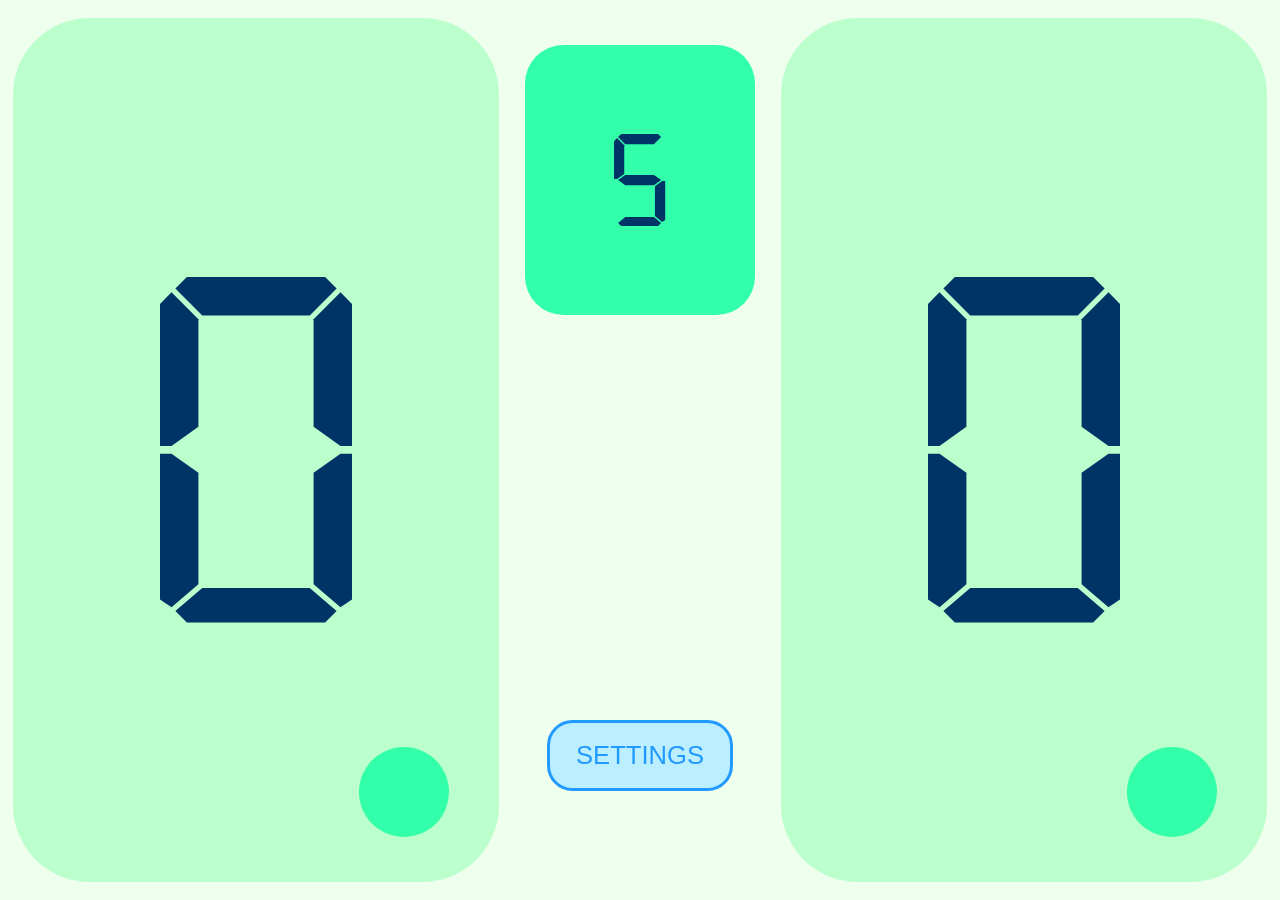
==== 7segment.html @ 11c936b6 "update bgScoreAppSvg app フォントタイプの追加とコードリファクタリングを実施" ====
<!DOCTYPE html>
<html lang="ja">
<head>
  <meta charset="UTF-8" />
  <meta name="mobile-web-app-capable" content="yes" />
  <meta name="apple-mobile-web-app-status-bar-style" content="black" />
  <meta name="viewport" content="width=device-width,initial-scale=1.0,user-scalable=no" />
  <meta name="description" content="Backgammon Score Board App" />
  <meta name="author" content="(C)hinacoppy 2026" />
  <link rel="manifest" href="manifest-7seg.json" />
  <link rel="stylesheet" href="css/bgScoreApp.css" />
  <link rel="icon" href="icon/7seg/favicon.ico" />
  <link rel="apple-touch-icon" href="icon/7seg/apple-touch-icon.png" />
  <title>bgScoreApp</title>
</head>
<body class="sevensegment">
  <article class="article">
   <section id="mainwindow">
    <div id="score1" class="scorecontainer"></div>
    <div id="score2" class="scorecontainer"></div>
    <button id="minusbtn1" class="minusbtn"></button>
    <button id="minusbtn2" class="minusbtn"></button>

    <div id="matchinfo"></div>
    <div id="crawfordinfo"></div>
    <button id="settingbtn" class="oparationbtn">SETTINGS</button>
   </section>

   <!-- 設定画面 -->
   <aside id="settingwindow" class="setting hide">
    <div class="settingtitle">### Backgammon Score board App Settings ###</div>
    <p>
     Match length:
     <select id="matchlength" name="matchlength">
      <option value="0">$</option>
      <option value="1">1</option>
      <option value="2">2</option>
      <option value="3">3</option>
      <option value="5" selected>5</option>
      <option value="7">7</option>
      <option value="9">9</option>
      <option value="11">11</option>
      <option value="13">13</option>
      <option value="15">15</option>
      <option value="17">17</option>
      <option value="19">19</option>
      <option value="21">21</option>
      <option value="23">23</option>
      <option value="25">25</option>
     </select>
     ($ = Unlimited)
    </p>
    <p>
     Font type:
     <select id="fonttype" name="fonttype">
      <option value="7seg" selected>7segment</option>
      <option value="rect">Rectangle</option>
      <option value="dot">DotMatrix</option>
      <option value="flip">FlipFont</option>
     </select>
    </p>
    <p>
     <button id="applybtn" class="oparationbtn">RESET SCORE</button> &emsp;&emsp;&emsp;&emsp;
     <button id="cancelbtn" class="oparationbtn">&emsp;CANCEL&emsp;</button>
    </p>

    <h3>使い方</h3>
    <p>
     スコア数字がぬるっとアニメーションするスコアカードアプリです。<br />
     [RESET SCORE] をタップすると、スコアは 0 にリセットされます。<br />
     カード右下の色違いのところをタップすれば、数字を戻すことができます。
    </p>
   </aside>
  </article>

<script src="js/bgScoreAppSvg_class.js"></script>
<script>
  const bgscoreapp = new bgScoreAppSvg("7seg");
</script>
<script src="/js/start-serviceWorker.js"></script>
</body>
</html>
---- css/bgScoreApp.css ----
/* bgscore.css ---------------------------------------------- */
/* designed by (C)hinacoppy 2019 -- 2026                      */

/* document outline ----------------------------------------- */
*{
  user-select:none;
}
input,select{
  font-size:100%;
}
html{
  height:100vmin;
  /*overflow:hidden;*/
  overscroll-behavior:none; /* バウンススクロールを抑止 */
}
body{
  margin:0;
  padding:0;
  min-height:100vmin;
  height:100vmin;
  font-family:'Arial', 'Meiryo UI';
  background-color:var(--body-bg-color);
}
.article{
  /* 子要素(設定画面)を水平・垂直方向の中央揃え */
  display:flex;
  justify-content:center;
  align-items:center;
  position:relative;
}
@media screen and (orientation:portrait) {
.article{ /* 縦画面の時は横向きに表示し、横画面にするよう促す */
  width:100vh;
  height:100vw;
  margin:-100vw 0 100vh;
  transform:rotate(90deg);
  transform-origin:left bottom;
}}

/* Grid Layout settings ------------------------------------- */
/* 横画面基準の相対サイズにし、レスポンシブ対応可能にしておく */
#mainwindow{
  display:grid; /* Grid Layout でコンテンツを配置 */
  grid-template-columns:40vmax 20vmax 40vmax;
  grid-template-rows:40vmin 40vmin 20vmin;
  grid-template-areas:
     'score1 matchinfo    score2'
     'score1 crawfordinfo score2'
     'score1 settingbtn   score2';
  align-items:center; /* 子アイテムはデフォで上下左右に中央揃え */
  justify-items:center;
}
#score1{
  grid-area:score1;
}
#score2{
  grid-area:score2;
}
#matchinfo{
  grid-area:matchinfo;
}
#crawfordinfo{
  grid-area:crawfordinfo;
  align-self:start; /* matchinfoに寄せて上詰め */
}
#settingbtn{
  grid-area:settingbtn;
  align-self:start; /* ボタン下に隙間を空けるため上詰め */
}
#minusbtn1{
  grid-area:score1;
}
#minusbtn2{
  grid-area:score2;
}
/* Contents decorations ------------------------------------- */
#matchinfo{
  width:18vmax;
  height:30vmin;
  display: flex;
  justify-content: center; /* 中央寄せ */
  align-items: center;
  border-radius:3vmax;
  background-color:var(--matchinfo);
}
#crawfordinfo{
  font-size:3vmax;
  text-align:center;
}
.oparationbtn{
  padding:2vmin 2vmax;
  font-size:2vmax;
  color:var(--btn-color);
  border:3px solid;
  border-radius:2vmax;
  background-color:var(--btn-bg);
}
svg{
  padding:5px;
}
.scorecontainer{
  width:38vmax;
  height:96vmin;
  display:flex;
  justify-content:center;
  align-items:center;
  border-radius:6vmax;
  background-color:var(--scorecontainer);
}
.minusbtn{
  width:10vmin;
  height:10vmin;
  justify-self:end; /* 右下 */
  align-self:end;
  margin:0 7vmin 7vmin 0;
  border-radius:50%; /* 正円 */
  border:none;
  background-color:var(--minusbtn);
}
/* Setting Window decorations ------------------------------------- */
#settingwindow{
  position:absolute;
  top:0;
  margin-top:5vmin;
  padding:2vmin 2vmax;
  font-size:2vmax;
  text-align:center;
  border:3px solid var(--setting-frame);
  background-color:var(--setting-bg-color);
  display: none;
}
.settingtitle{
  padding:2vmin 2vmax;
  font-size:3vmax;
  color:var(--setting-title);
  background-color:var(--setting-title-bg);
}
/* Theme Color Definition ------------------------------------- */
:root{
  --btn-color:       #29f;
  --btn-bg:          #bef;
  --setting-bg-color:#dff;
  --setting-frame:   #33f;
  --setting-title:   #fff;
  --setting-title-bg:#29f;
}
.sevensegment{
  --body-bg-color:   #efe;
  --scorecontainer:  #bfc;
  --minusbtn:        #3fa;
  --matchinfo:       #3fa;
  --btn-color:       #29f;
  --btn-bg:          #bef;
  --setting-bg-color:#dff;
  --setting-frame:   #33f;
  --setting-title:   #fff;
  --setting-title-bg:#29f;
}
.rectangle{
  --body-bg-color:   #fec;
  --scorecontainer:  #fc7;
  --minusbtn:        #fa0;
  --matchinfo:       #fa0;
  --btn-color:       #29f;
  --btn-bg:          #bef;
  --setting-bg-color:#dff;
  --setting-frame:   #33f;
  --setting-title:   #fff;
  --setting-title-bg:#29f;
}
.dotmatrix{
  --body-bg-color:   #ffe5e5;
  --scorecontainer:  #ffb3b3;
  --minusbtn:        #f33;
  --matchinfo:       #f33;
  --btn-color:       #29f;
  --btn-bg:          #bef;
  --setting-bg-color:#dff;
  --setting-frame:   #33f;
  --setting-title:   #fff;
  --setting-title-bg:#29f;
}
.flipfont{
  --body-bg-color:   #f1eaff;
  --scorecontainer:  #d9c2ff;
  --minusbtn:        #93f;
  --matchinfo:       #93f;
  --btn-color:       #29f;
  --btn-bg:          #bef;
  --setting-bg-color:#dff;
  --setting-frame:   #33f;
  --setting-title:   #fff;
  --setting-title-bg:#29f;
}
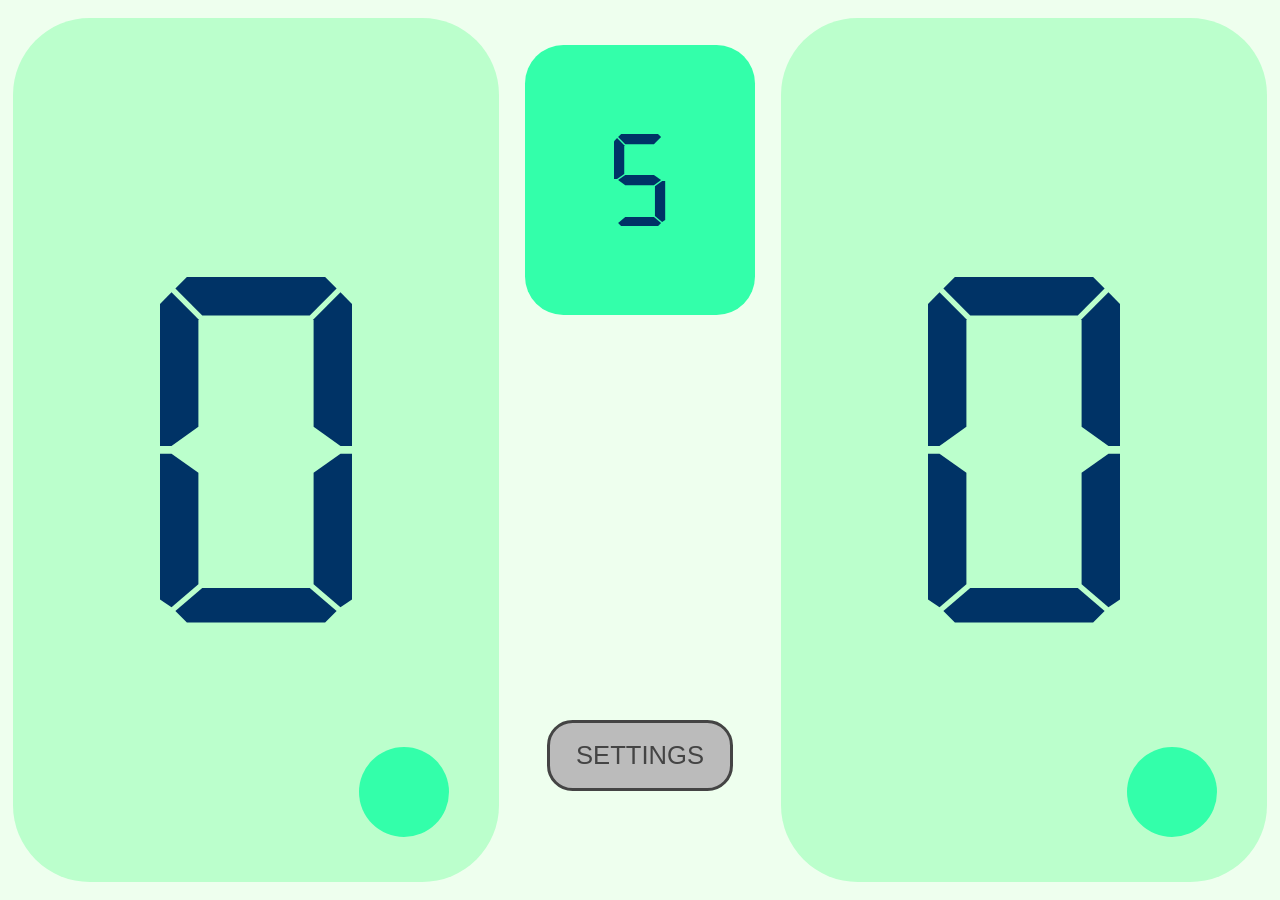
==== commit 0eb64345: "include separated JS sources" ====
--- a/7segment.html
+++ b/7segment.html
@@ -51,15 +51,6 @@
      ($ = Unlimited)
     </p>
     <p>
-     Font type:
-     <select id="fonttype" name="fonttype">
-      <option value="7seg" selected>7segment</option>
-      <option value="rect">Rectangle</option>
-      <option value="dot">DotMatrix</option>
-      <option value="flip">FlipFont</option>
-     </select>
-    </p>
-    <p>
      <button id="applybtn" class="oparationbtn">RESET SCORE</button> &emsp;&emsp;&emsp;&emsp;
      <button id="cancelbtn" class="oparationbtn">&emsp;CANCEL&emsp;</button>
     </p>
@@ -74,6 +65,7 @@
   </article>
 
 <script src="js/bgScoreAppSvg_class.js"></script>
+<script src="js/SevenSegment_class.js"></script>
 <script>
   const bgscoreapp = new bgScoreAppSvg("7seg");
 </script>
--- a/css/bgScoreApp.css
+++ b/css/bgScoreApp.css
@@ -97,6 +97,7 @@
 }
 svg{
   padding:5px;
+  overflow:hidden; /* 桁の増減・オドメーターのロール時、1コマ分の表示領域からはみ出す部分を隠す */
 }
 .scorecontainer{
   width:38vmax;
@@ -137,6 +138,14 @@
 }
 /* Theme Color Definition ------------------------------------- */
 :root{
+  --btn-color:       #444;
+  --btn-bg:          #bbb;
+  --setting-bg-color:#ddd;
+  --setting-frame:   #444;
+  --setting-title:   #fff;
+  --setting-title-bg:#444;
+}
+:root-color{
   --btn-color:       #29f;
   --btn-bg:          #bef;
   --setting-bg-color:#dff;
@@ -149,46 +158,34 @@
   --scorecontainer:  #bfc;
   --minusbtn:        #3fa;
   --matchinfo:       #3fa;
-  --btn-color:       #29f;
-  --btn-bg:          #bef;
-  --setting-bg-color:#dff;
-  --setting-frame:   #33f;
-  --setting-title:   #fff;
-  --setting-title-bg:#29f;
 }
 .rectangle{
   --body-bg-color:   #fec;
   --scorecontainer:  #fc7;
   --minusbtn:        #fa0;
   --matchinfo:       #fa0;
-  --btn-color:       #29f;
-  --btn-bg:          #bef;
-  --setting-bg-color:#dff;
-  --setting-frame:   #33f;
-  --setting-title:   #fff;
-  --setting-title-bg:#29f;
 }
 .dotmatrix{
   --body-bg-color:   #ffe5e5;
   --scorecontainer:  #ffb3b3;
   --minusbtn:        #f33;
   --matchinfo:       #f33;
-  --btn-color:       #29f;
-  --btn-bg:          #bef;
-  --setting-bg-color:#dff;
-  --setting-frame:   #33f;
-  --setting-title:   #fff;
-  --setting-title-bg:#29f;
 }
 .flipfont{
   --body-bg-color:   #f1eaff;
   --scorecontainer:  #d9c2ff;
   --minusbtn:        #93f;
   --matchinfo:       #93f;
-  --btn-color:       #29f;
-  --btn-bg:          #bef;
-  --setting-bg-color:#dff;
-  --setting-frame:   #33f;
-  --setting-title:   #fff;
-  --setting-title-bg:#29f;
 }
+.odometer{
+  --body-bg-color:   #eceff1;
+  --scorecontainer:  #cfd8dc;
+  --minusbtn:        #809d9b;
+  --matchinfo:       #809d9b;
+}
+.handwrite{
+  --body-bg-color:   #d7e3f0;
+  --scorecontainer:  #f0f0f0;
+  --minusbtn:        #bfe0f2;
+  --matchinfo:       #bfe0f2;
+}
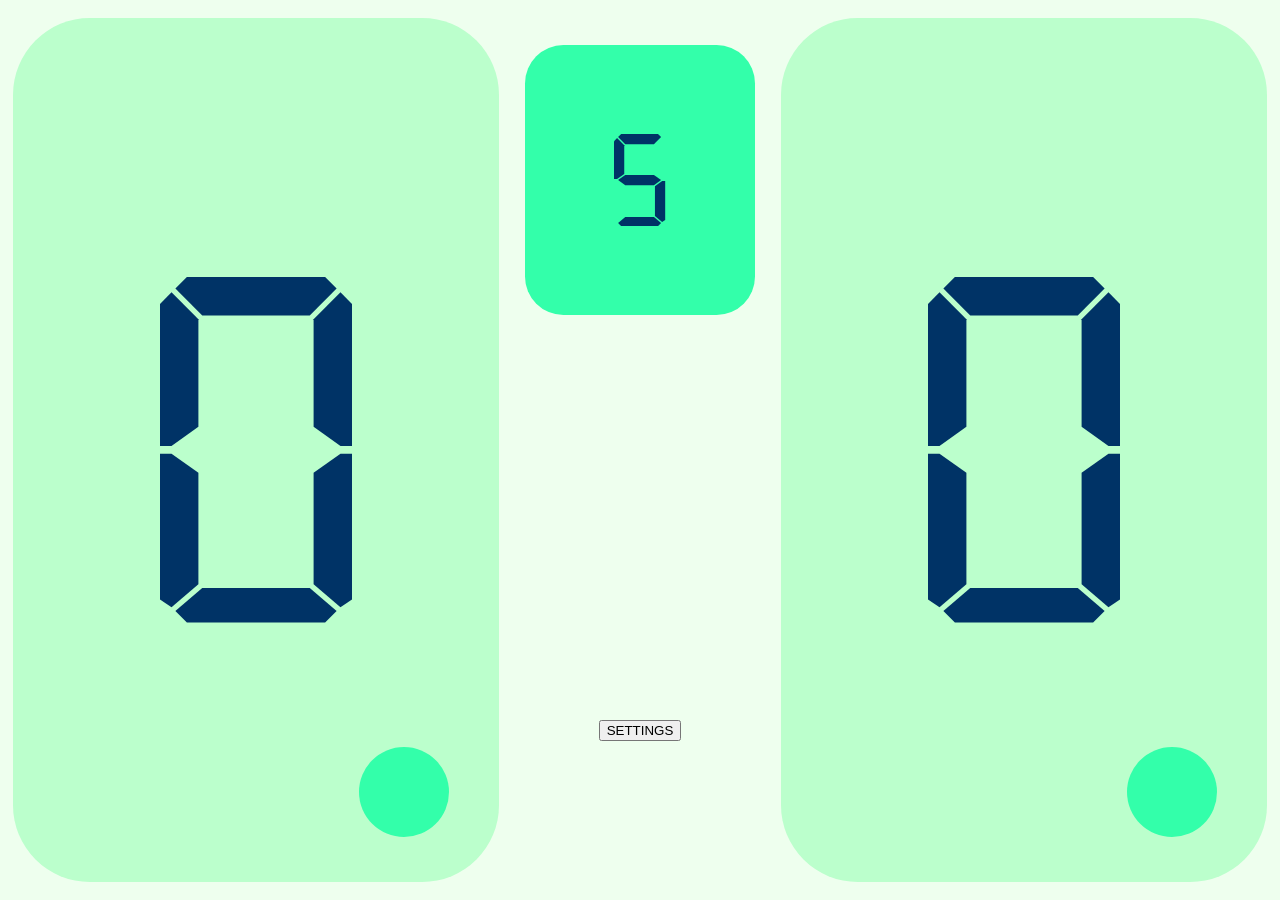
==== commit 6f43aafa: "fix typo" ====
--- a/7segment.html
+++ b/7segment.html
@@ -23,7 +23,7 @@
 
     <div id="matchinfo"></div>
     <div id="crawfordinfo"></div>
-    <button id="settingbtn" class="oparationbtn">SETTINGS</button>
+    <button id="settingbtn" class="operationbtn">SETTINGS</button>
    </section>
 
    <!-- 設定画面 -->
@@ -51,8 +51,8 @@
      ($ = Unlimited)
     </p>
     <p>
-     <button id="applybtn" class="oparationbtn">RESET SCORE</button> &emsp;&emsp;&emsp;&emsp;
-     <button id="cancelbtn" class="oparationbtn">&emsp;CANCEL&emsp;</button>
+     <button id="applybtn" class="operationbtn">RESET SCORE</button> &emsp;&emsp;&emsp;&emsp;
+     <button id="cancelbtn" class="operationbtn">&emsp;CANCEL&emsp;</button>
     </p>
 
     <h3>使い方</h3>
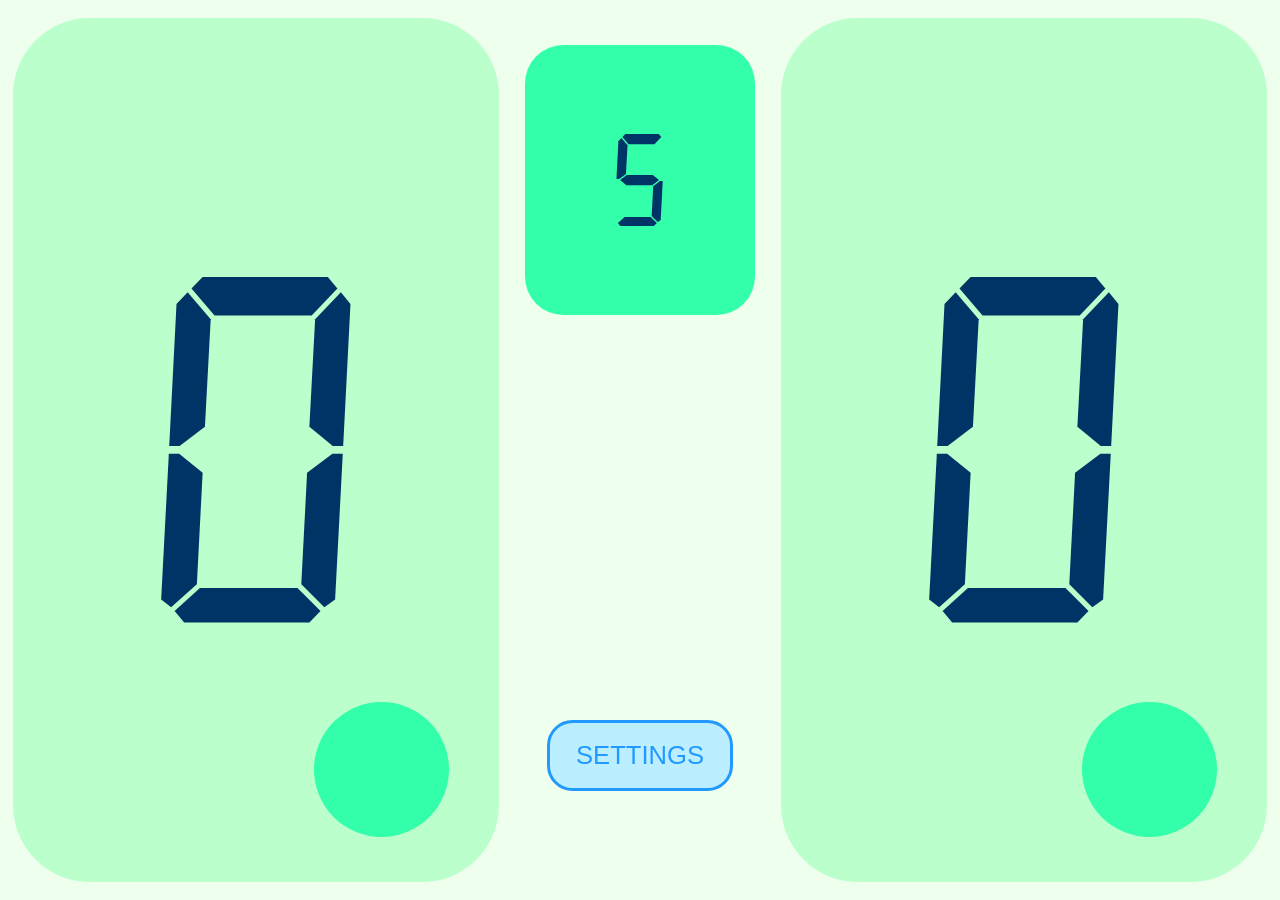
==== commit 9f8a41b4: "use dialog tag for setting dialog" ====
--- a/7segment.html
+++ b/7segment.html
@@ -27,7 +27,7 @@
    </section>
 
    <!-- 設定画面 -->
-   <aside id="settingwindow" class="setting hide">
+   <dialog id="settingwindow" class="setting">
     <div class="settingtitle">### Backgammon Score board App Settings ###</div>
     <p>
      Match length:
@@ -61,7 +61,7 @@
      [RESET SCORE] をタップすると、スコアは 0 にリセットされます。<br />
      カード右下の色違いのところをタップすれば、数字を戻すことができます。
     </p>
-   </aside>
+   </dialog>
   </article>
 
 <script src="js/bgScoreAppSvg_class.js"></script>
--- a/css/bgScoreApp.css
+++ b/css/bgScoreApp.css
@@ -87,7 +87,7 @@
   font-size:3vmax;
   text-align:center;
 }
-.oparationbtn{
+.operationbtn{
   padding:2vmin 2vmax;
   font-size:2vmax;
   color:var(--btn-color);
@@ -96,7 +96,8 @@
   background-color:var(--btn-bg);
 }
 svg{
-  padding:5px;
+  /*padding:5px;*/
+  margin:5px; /* paddingだとSafari(iOS)ではpadding領域までクリップ範囲に含まれ、オドメーターのロール時に前後の数字が5px分はみ出して見えるため、marginに変更 */
   overflow:hidden; /* 桁の増減・オドメーターのロール時、1コマ分の表示領域からはみ出す部分を隠す */
 }
 .scorecontainer{
@@ -109,8 +110,8 @@
   background-color:var(--scorecontainer);
 }
 .minusbtn{
-  width:10vmin;
-  height:10vmin;
+  width:15vmin;
+  height:15vmin;
   justify-self:end; /* 右下 */
   align-self:end;
   margin:0 7vmin 7vmin 0;
@@ -120,16 +121,32 @@
 }
 /* Setting Window decorations ------------------------------------- */
 #settingwindow{
-  position:absolute;
-  top:0;
-  margin-top:5vmin;
   padding:2vmin 2vmax;
   font-size:2vmax;
   text-align:center;
+  color:inherit;
   border:3px solid var(--setting-frame);
   background-color:var(--setting-bg-color);
-  display: none;
-}
+}
+#settingwindow::backdrop{
+  background-color:rgba(0,0,0,0.4);
+}
+@media screen and (orientation:portrait) {
+/* <dialog>はtop layerに描画され.articleのrotateが効かないため、自身を回転する */
+dialog#settingwindow{
+  /* 幅が画面幅を超えるとmargin:autoの中央寄せが効かないため、座標で中央に置いてから回転する */
+  inset:auto;
+  top:50%;
+  left:50%;
+  margin:0;
+  transform:translate(-50%,-50%) rotate(90deg);
+  /* 回転前のレイアウト幅は縦画面の狭い幅になり文字が折り返されるため、
+     内容なりの幅にして横画面と同じ折り返し・縦横比にする */
+  width:max-content;
+  max-width:100vmax;
+  max-height:100vmin;
+  overflow:auto;
+}}
 .settingtitle{
   padding:2vmin 2vmax;
   font-size:3vmax;
@@ -138,6 +155,16 @@
 }
 /* Theme Color Definition ------------------------------------- */
 :root{
+  --svg-fill-color:  #036;
+  --btn-color:       #29f;
+  --btn-bg:          #bef;
+  --setting-bg-color:#dff;
+  --setting-frame:   #33f;
+  --setting-title:   #fff;
+  --setting-title-bg:#29f;
+}
+:root-mono{
+  --svg-fill-color:  #036;
   --btn-color:       #444;
   --btn-bg:          #bbb;
   --setting-bg-color:#ddd;
@@ -145,14 +172,6 @@
   --setting-title:   #fff;
   --setting-title-bg:#444;
 }
-:root-color{
-  --btn-color:       #29f;
-  --btn-bg:          #bef;
-  --setting-bg-color:#dff;
-  --setting-frame:   #33f;
-  --setting-title:   #fff;
-  --setting-title-bg:#29f;
-}
 .sevensegment{
   --body-bg-color:   #efe;
   --scorecontainer:  #bfc;
